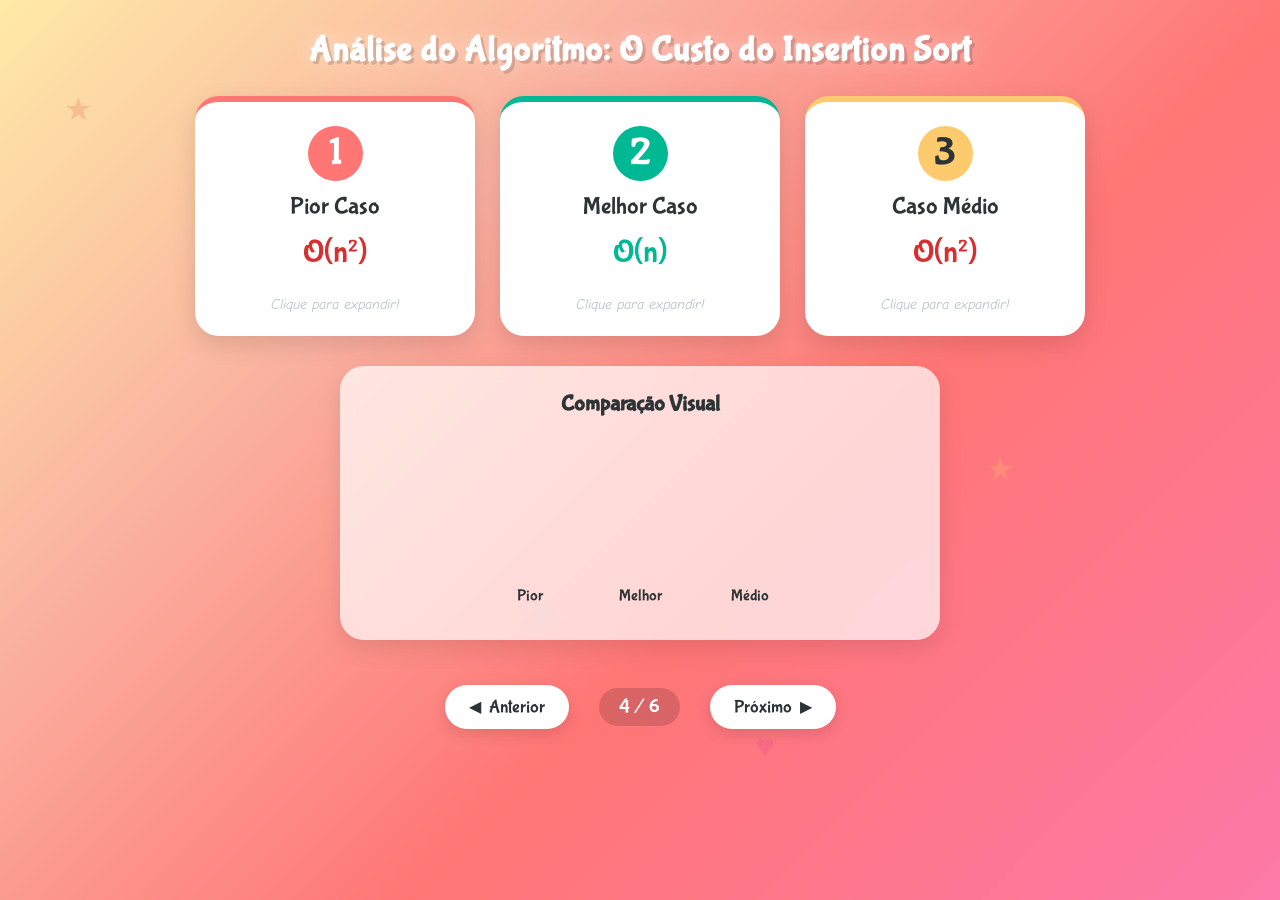
==== quarto/index.html @ c07506b5 "Add files via upload" ====
<!DOCTYPE html>
<html lang="pt-BR">
<head>
    <meta charset="UTF-8">
    <meta name="viewport" content="width=device-width, initial-scale=1.0">
    <title>Análise do Algoritmo - Insertion Sort</title>
    <link href="https://fonts.googleapis.com/css2?family=Bubblegum+Sans&family=Comic+Neue:wght@400;700&display=swap" rel="stylesheet">
    <link rel="stylesheet" href="style.css">
</head>
<body>
    <div class="floating-decoration dec-1">★</div>
    <div class="floating-decoration dec-2">●</div>
    <div class="floating-decoration dec-3">▲</div>
    <div class="floating-decoration dec-4">♥</div>
    <div class="floating-decoration dec-5">★</div>

    <header class="slide-header">
        <h1>Análise do Algoritmo: O Custo do Insertion Sort</h1>
    </header>

    <main class="slide-content">
        <div class="cards-container">
            <div class="info-card card-worst" data-card="1">
                <div class="card-number">1</div>
                <div class="card-title">Pior Caso</div>
                <div class="card-complexity complexity-bad">O(n²)</div>
                <div class="card-description">
                    Lista em ordem decrescente. Cada elemento comparado com todos os anteriores
                </div>
                <div class="card-hint">Clique para expandir!</div>
            </div>

            <div class="info-card card-best" data-card="2">
                <div class="card-number">2</div>
                <div class="card-title">Melhor Caso</div>
                <div class="card-complexity complexity-good">O(n)</div>
                <div class="card-description">
                    Lista já ordenada. Cada elemento comparado apenas com o antecessor
                </div>
                <div class="card-hint">Clique para expandir!</div>
            </div>

            <div class="info-card card-average" data-card="3">
                <div class="card-number">3</div>
                <div class="card-title">Caso Médio</div>
                <div class="card-complexity complexity-bad">O(n²)</div>
                <div class="card-description">
                    Na maioria dos casos, o desempenho se aproxima do pior caso
                </div>
                <div class="card-hint">Clique para expandir!</div>
            </div>
        </div>

        <div class="chart-section">
            <h2 class="chart-title">Comparação Visual</h2>
            <div class="bar-chart">
                <div class="bar-wrapper">
                    <div class="chart-bar bar-worst" data-height="90"></div>
                    <span class="bar-label">Pior</span>
                </div>
                <div class="bar-wrapper">
                    <div class="chart-bar bar-best" data-height="20"></div>
                    <span class="bar-label">Melhor</span>
                </div>
                <div class="bar-wrapper">
                    <div class="chart-bar bar-average" data-height="65"></div>
                    <span class="bar-label">Médio</span>
                </div>
            </div>
        </div>
    </main>

    <nav class="slide-nav">
        <a href="../terceiro/index.html" class="nav-btn nav-prev">
            <span class="nav-arrow">◀</span>
            <span class="nav-text">Anterior</span>
        </a>
        <div class="slide-counter">4 / 6</div>
        <a href="../quinto/index.html" class="nav-btn nav-next">
            <span class="nav-text">Próximo</span>
            <span class="nav-arrow">▶</span>
        </a>
    </nav>

    <script src="main.js"></script>
</body>
</html>
---- quarto/style.css ----
* {
    margin: 0;
    padding: 0;
    box-sizing: border-box;
}

body {
    font-family: 'Comic Neue', cursive;
    background: linear-gradient(135deg, #ffeaa7 0%, #fab1a0 30%, #ff7675 60%, #fd79a8 100%);
    min-height: 100vh;
    overflow-x: hidden;
    position: relative;
    color: #2d3436;
}

.floating-decoration {
    position: fixed;
    font-size: 2rem;
    opacity: 0.25;
    animation: float 6s ease-in-out infinite;
    pointer-events: none;
    z-index: 0;
}

.dec-1 { top: 10%; left: 5%; color: #e17055; animation-delay: 0s; }
.dec-2 { top: 20%; right: 10%; color: #00b894; animation-delay: 1s; }
.dec-3 { bottom: 30%; left: 8%; color: #0984e3; animation-delay: 2s; }
.dec-4 { bottom: 15%; right: 5%; color: #e84393; animation-delay: 3s; }
.dec-5 { top: 50%; left: 2%; color: #fdcb6e; animation-delay: 4s; }

@keyframes float {
    0%, 100% { transform: translateY(0) rotate(0deg); }
    50% { transform: translateY(-25px) rotate(10deg); }
}



@keyframes fadeIn {
    from { opacity: 0; transform: translateY(10px); }
    to { opacity: 1; transform: translateY(0); }
}

.slide-header {
    text-align: center;
    padding: 30px 20px 15px;
    position: relative;
    z-index: 1;
    animation: slideDown 0.8s ease-out;
}

.slide-header h1 {
    font-family: 'Bubblegum Sans', cursive;
    font-size: 2.2rem;
    color: #fff;
    text-shadow: 3px 3px 0px rgba(0,0,0,0.15), 0 0 20px rgba(255,255,255,0.4);
    letter-spacing: 1px;
}

@keyframes slideDown {
    from { opacity: 0; transform: translateY(-40px); }
    to { opacity: 1; transform: translateY(0); }
}

.slide-content {
    position: relative;
    z-index: 1;
    max-width: 1100px;
    margin: 0 auto;
    padding: 10px 20px;
}

.cards-container {
    display: flex;
    justify-content: center;
    gap: 25px;
    flex-wrap: wrap;
    margin-bottom: 30px;
}

.info-card {
    background: #fff;
    border-radius: 24px;
    padding: 24px 20px;
    width: 280px;
    text-align: center;
    cursor: pointer;
    box-shadow: 0 8px 25px rgba(0,0,0,0.12);
    transition: transform 0.3s ease, box-shadow 0.3s ease;
    position: relative;
    overflow: hidden;
    opacity: 0;
    animation: cardAppear 0.7s ease-out forwards;
}

.info-card:nth-child(1) { animation-delay: 0.2s; }
.info-card:nth-child(2) { animation-delay: 0.5s; }
.info-card:nth-child(3) { animation-delay: 0.8s; }

@keyframes cardAppear {
    from { opacity: 0; transform: translateY(50px) scale(0.9); }
    to { opacity: 1; transform: translateY(0) scale(1); }
}

.info-card:hover {
    transform: translateY(-8px) scale(1.03);
    box-shadow: 0 15px 35px rgba(0,0,0,0.18);
}

.card-worst { border-top: 6px solid #ff7675; }
.card-best { border-top: 6px solid #00b894; }
.card-average { border-top: 6px solid #fdcb6e; }

.card-number {
    font-family: 'Bubblegum Sans', cursive;
    font-size: 2.5rem;
    width: 55px;
    height: 55px;
    line-height: 55px;
    border-radius: 50%;
    margin: 0 auto 12px;
    color: #fff;
}

.card-worst .card-number { background: #ff7675; }
.card-best .card-number { background: #00b894; }
.card-average .card-number { background: #fdcb6e; color: #2d3436; }

.card-title {
    font-family: 'Bubblegum Sans', cursive;
    font-size: 1.5rem;
    margin-bottom: 10px;
    color: #2d3436;
}

.card-complexity {
    font-family: 'Bubblegum Sans', cursive;
    font-size: 2rem;
    margin-bottom: 12px;
    display: inline-block;
    padding: 4px 16px;
    border-radius: 12px;
}

.complexity-bad {
    color: #d63031;
    animation: pulseGlowRed 2s ease-in-out infinite;
}

.complexity-good {
    color: #00b894;
    animation: pulseGlowGreen 2s ease-in-out infinite;
}

@keyframes pulseGlowRed {
    0%, 100% { text-shadow: 0 0 5px rgba(255, 118, 117, 0.4); transform: scale(1); }
    50% { text-shadow: 0 0 20px rgba(255, 118, 117, 0.8), 0 0 30px rgba(255, 118, 117, 0.5); transform: scale(1.08); }
}

@keyframes pulseGlowGreen {
    0%, 100% { text-shadow: 0 0 5px rgba(0, 184, 148, 0.4); transform: scale(1); }
    50% { text-shadow: 0 0 20px rgba(0, 184, 148, 0.8), 0 0 30px rgba(0, 184, 148, 0.5); transform: scale(1.08); }
}

.card-description {
    font-size: 1.05rem;
    line-height: 1.5;
    color: #636e72;
    max-height: 0;
    overflow: hidden;
    opacity: 0;
    transition: max-height 0.5s ease, opacity 0.4s ease, margin 0.3s ease;
}

.info-card.expanded .card-description {
    max-height: 200px;
    opacity: 1;
    margin-top: 12px;
}

.card-hint {
    font-size: 0.85rem;
    color: #b2bec3;
    margin-top: 10px;
    font-style: italic;
    transition: opacity 0.3s;
}

.info-card.expanded .card-hint {
    opacity: 0;
}

.chart-section {
    background: rgba(255,255,255,0.7);
    border-radius: 24px;
    padding: 25px 30px;
    margin: 0 auto 20px;
    max-width: 600px;
    backdrop-filter: blur(10px);
    box-shadow: 0 8px 25px rgba(0,0,0,0.1);
    animation: fadeIn 1s ease-out 1.1s both;
}

.chart-title {
    font-family: 'Bubblegum Sans', cursive;
    text-align: center;
    font-size: 1.4rem;
    color: #2d3436;
    margin-bottom: 18px;
}

.bar-chart {
    display: flex;
    justify-content: center;
    align-items: flex-end;
    gap: 40px;
    height: 180px;
    padding-bottom: 10px;
}

.bar-wrapper {
    display: flex;
    flex-direction: column;
    align-items: center;
    justify-content: flex-end;
    gap: 10px;
    height: 100%;
}

.chart-bar {
    width: 70px;
    border-radius: 12px 12px 4px 4px;
    height: 0;
    transition: height 1.2s cubic-bezier(0.34, 1.56, 0.64, 1);
    position: relative;
}

.bar-worst { background: linear-gradient(to top, #d63031, #ff7675); }
.bar-best { background: linear-gradient(to top, #00b894, #55efc4); }
.bar-average { background: linear-gradient(to top, #f39c12, #fdcb6e); }

.bar-label {
    font-family: 'Bubblegum Sans', cursive;
    font-size: 1rem;
    color: #2d3436;
}

.slide-nav {
    display: flex;
    justify-content: center;
    align-items: center;
    gap: 30px;
    padding: 15px 20px 25px;
    position: relative;
    z-index: 1;
    animation: fadeIn 1s ease-out 1.4s both;
}

.nav-btn {
    display: inline-flex;
    align-items: center;
    gap: 8px;
    background: #fff;
    color: #2d3436;
    text-decoration: none;
    padding: 12px 24px;
    border-radius: 50px;
    font-family: 'Bubblegum Sans', cursive;
    font-size: 1.1rem;
    box-shadow: 0 5px 15px rgba(0,0,0,0.12);
    transition: transform 0.2s ease, box-shadow 0.2s ease, background 0.2s;
}

.nav-btn:hover {
    transform: scale(1.08) translateY(-2px);
    box-shadow: 0 10px 25px rgba(0,0,0,0.18);
    background: #fff3e0;
}

.nav-arrow {
    font-size: 1rem;
}

.slide-counter {
    font-family: 'Bubblegum Sans', cursive;
    font-size: 1.2rem;
    color: #fff;
    background: rgba(0,0,0,0.15);
    padding: 8px 20px;
    border-radius: 20px;
}



@media (max-width: 768px) {
    .slide-header h1 { font-size: 1.5rem; }
    .cards-container { gap: 15px; }
    .info-card { width: 100%; max-width: 300px; }
    .bar-chart { gap: 20px; height: 150px; }
    .chart-bar { width: 50px; }
    .slide-nav { gap: 15px; }
    .nav-btn { padding: 10px 18px; font-size: 1rem; }
}
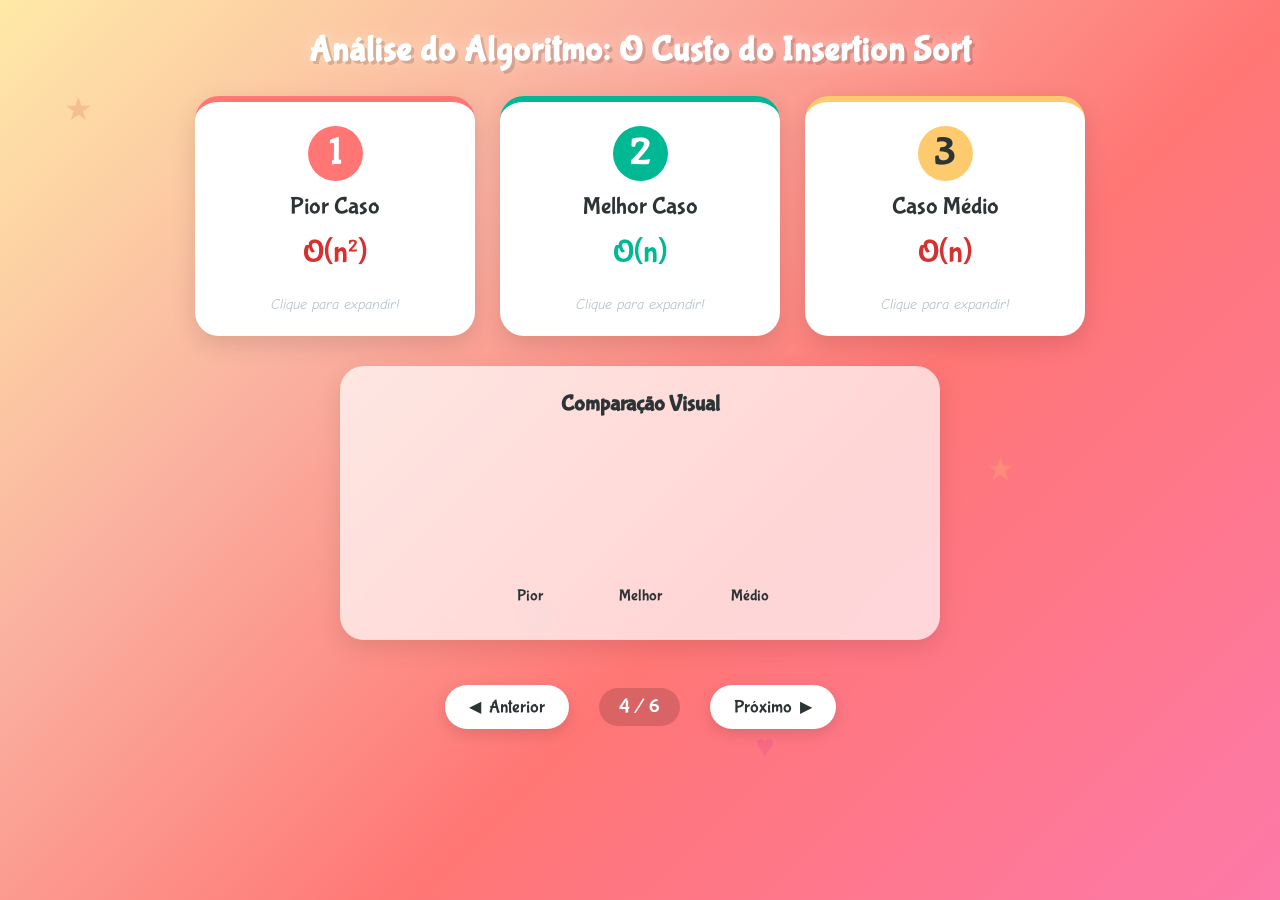
==== commit 3a94e46c: "Fix HTML formatting and structure" ====
--- a/quarto/index.html
+++ b/quarto/index.html
@@ -43,7 +43,7 @@
             <div class="info-card card-average" data-card="3">
                 <div class="card-number">3</div>
                 <div class="card-title">Caso Médio</div>
-                <div class="card-complexity complexity-bad">O(n²)</div>
+                <div class="card-complexity complexity-bad">O(n)</div>
                 <div class="card-description">
                     Na maioria dos casos, o desempenho se aproxima do pior caso
                 </div>
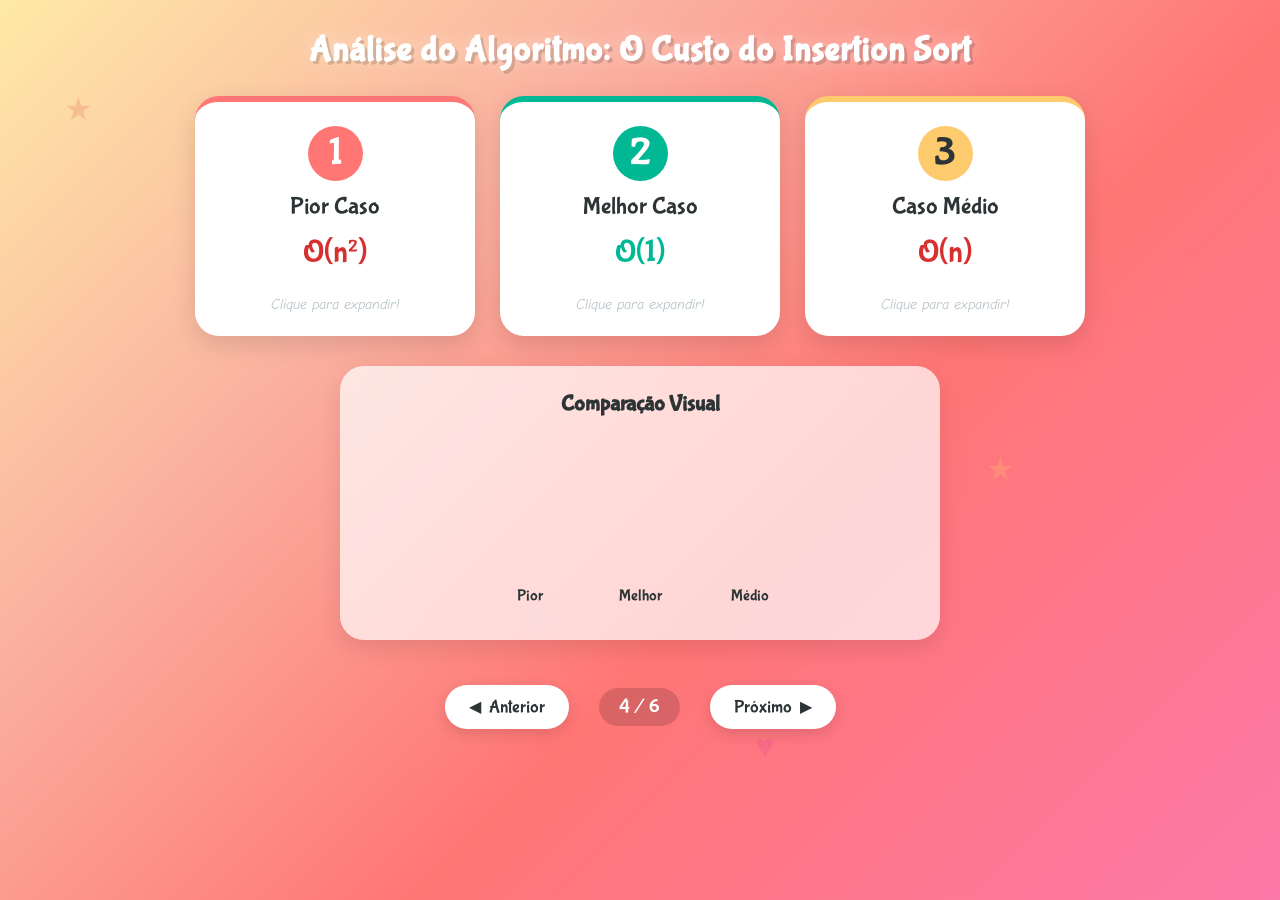
==== commit b33fcbda: "Fix best case complexity notation in index.html Updated complexity notation for the best case scenar" ====
--- a/quarto/index.html
+++ b/quarto/index.html
@@ -33,7 +33,7 @@
             <div class="info-card card-best" data-card="2">
                 <div class="card-number">2</div>
                 <div class="card-title">Melhor Caso</div>
-                <div class="card-complexity complexity-good">O(n)</div>
+                <div class="card-complexity complexity-good">O(1)</div>
                 <div class="card-description">
                     Lista já ordenada. Cada elemento comparado apenas com o antecessor
                 </div>
